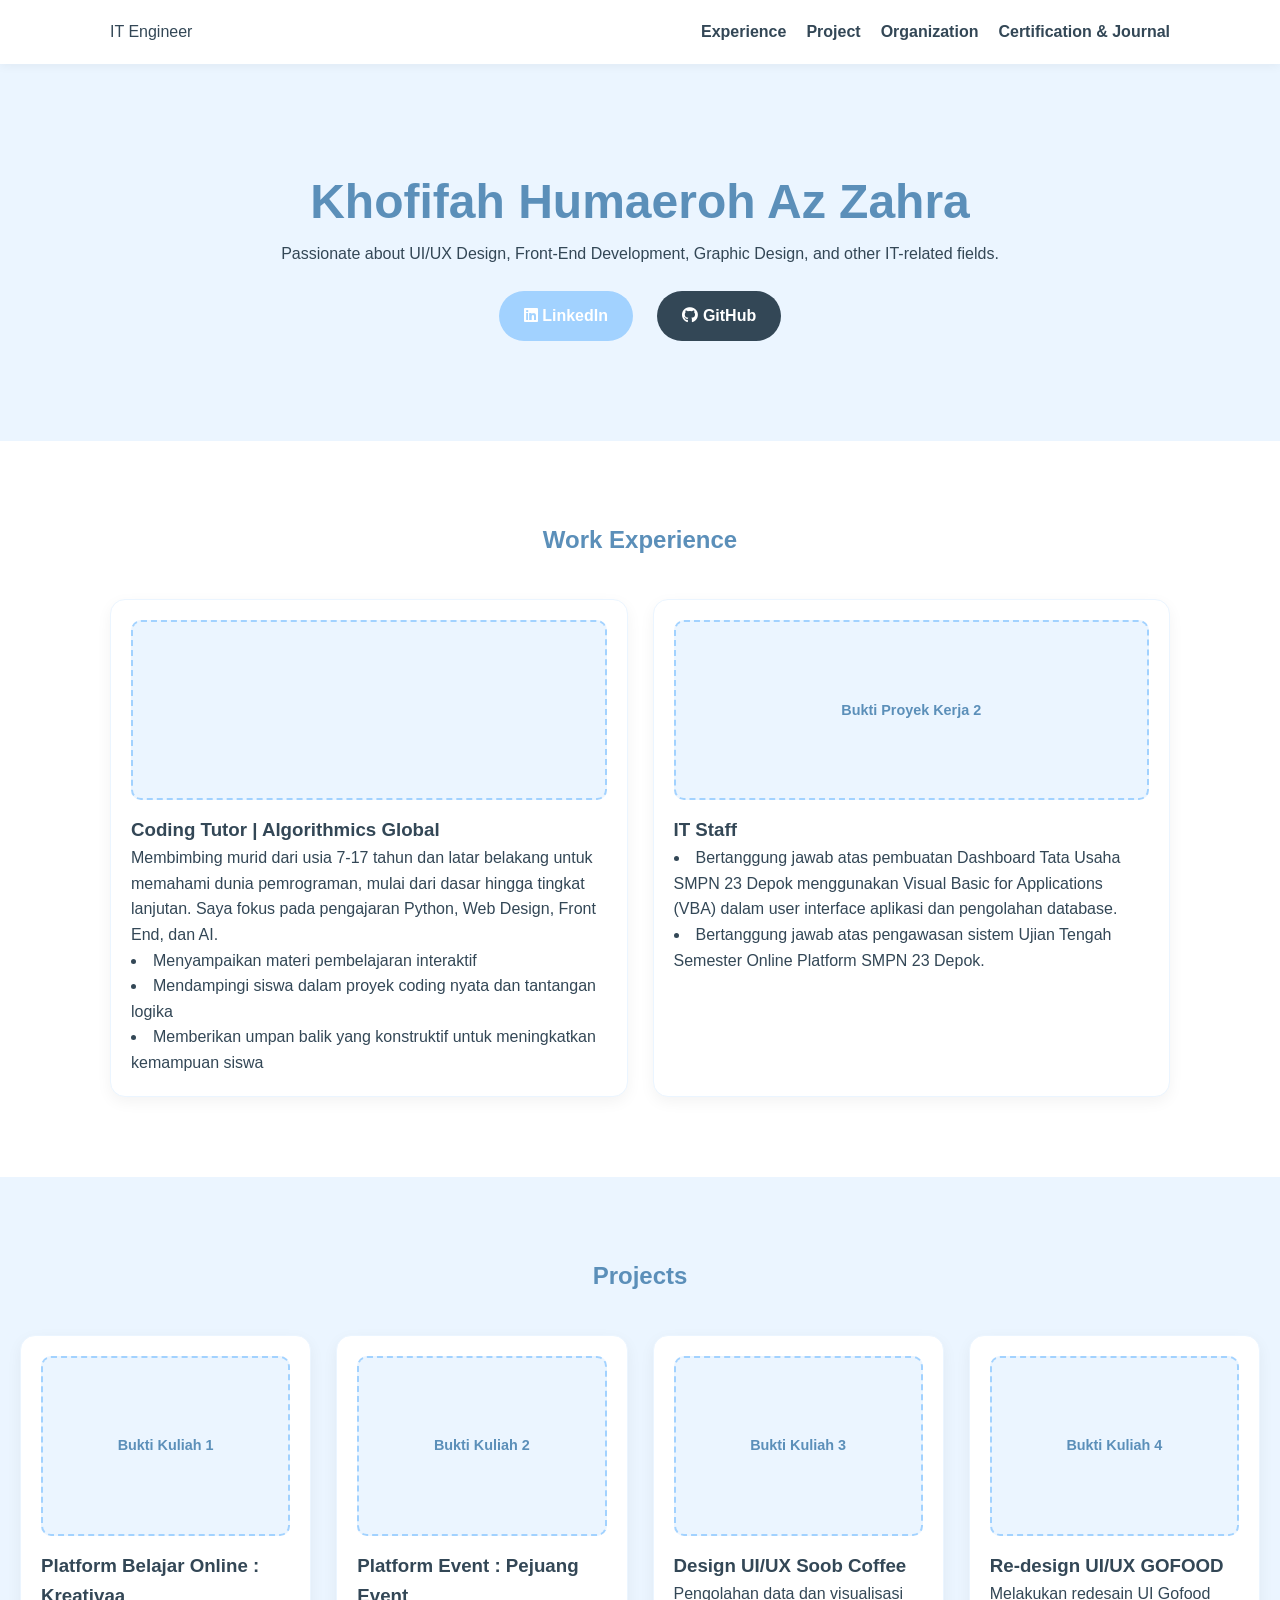
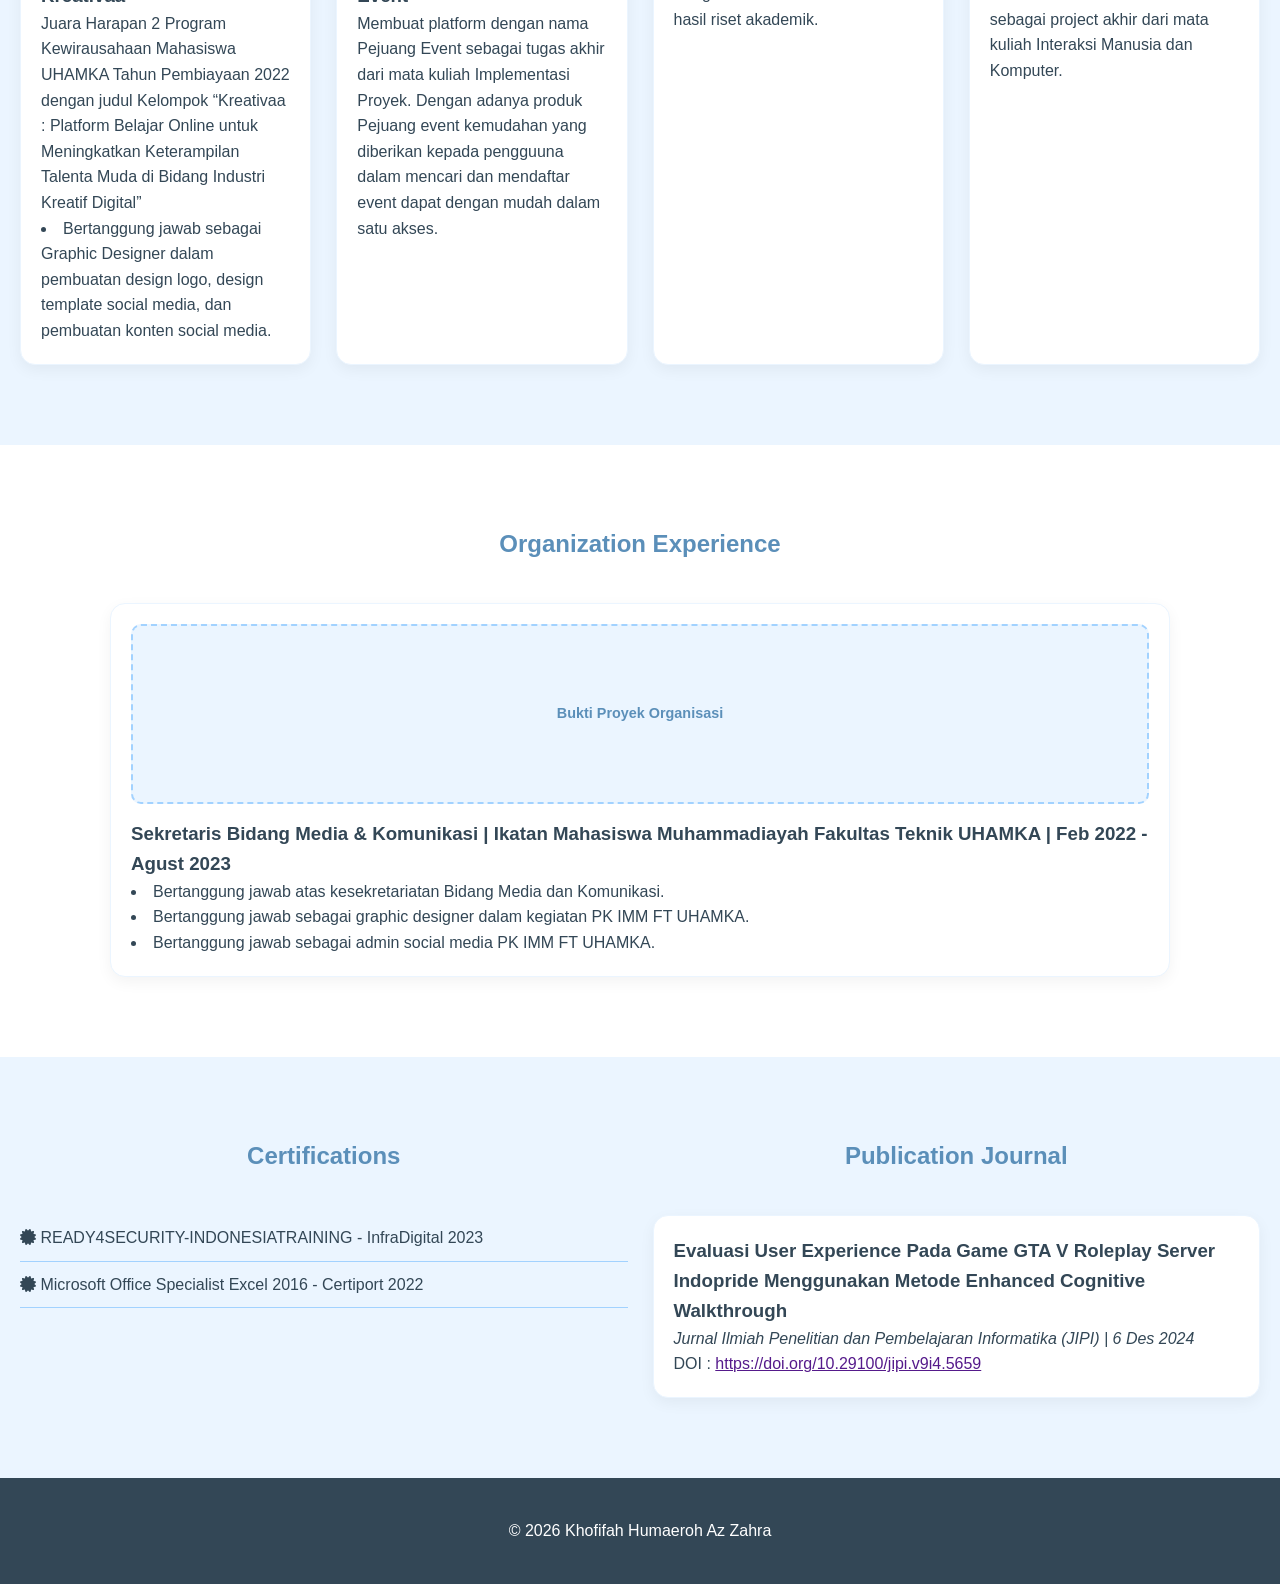
==== index.html @ 0a6e7b83 "Add files via upload" ====
<!DOCTYPE html>
<html lang="id">
<head>
    <meta charset="UTF-8">
    <meta name="viewport" content="width=device-width, initial-scale=1.0">
    <title>Portofolio Khofifah</title>
    <link rel="stylesheet" href="style.css">
    <link rel="stylesheet" href="https://cdnjs.cloudflare.com/ajax/libs/font-awesome/6.0.0/css/all.min.css">
</head>
<body>
    <header>
        <nav>
            <div class="logo">IT Engineer</div>
            <ul>
                <li><a href="#work">Experience</a></li>
                <li><a href="#college">Project</a></li>
                <li><a href="#org">Organization</a></li>
                <li><a href="#cert-pub">Certification & Journal</a></li>
            </ul>
        </nav>
    </header>
    <section class="hero">
        <div class="hero-content">
            <h1>Khofifah Humaeroh Az Zahra</h1>
            <p>Passionate about UI/UX Design, Front-End Development, Graphic Design, and other IT-related fields.</p>
            <div class="hero-links">
                <a href="https://www.linkedin.com/in/khofifah-humaeroh-az-zahra-a61077240/" target="_blank" class="btn"><i class="fab fa-linkedin"></i> LinkedIn</a>
                <a href="https://github.com/ciaadcia" target="_blank" class="btn btn-alt"><i class="fab fa-github"></i> GitHub</a>
            </div>
        </div>
    </section>

    <section id="work" class="section">
        <h2 class="section-title">Work Experience</h2>
        <div class="grid grid-2">
            <div class="card">
                <div class="img-placeholder"></div>
                <h3>Coding Tutor | Algorithmics Global</h3>
                <p>Membimbing murid dari usia 7-17 tahun dan latar belakang untuk memahami dunia pemrograman, mulai dari dasar hingga tingkat lanjutan. Saya fokus pada pengajaran Python, Web Design, Front End, dan AI.
                <li>Menyampaikan materi pembelajaran interaktif</li>
                <li>Mendampingi siswa dalam proyek coding nyata dan tantangan logika</li>
                <li>Memberikan umpan balik yang konstruktif untuk meningkatkan kemampuan siswa</li>
                </p>
            </div>
            <div class="card">
                <div class="img-placeholder">Bukti Proyek Kerja 2</div>
                <h3>IT Staff</h3>
                <li>Bertanggung jawab atas pembuatan Dashboard Tata Usaha SMPN 23 Depok menggunakan Visual Basic for Applications (VBA) dalam user interface aplikasi dan pengolahan database.</li>
                <li>Bertanggung jawab atas pengawasan sistem Ujian Tengah Semester Online Platform SMPN 23 Depok.</li>              
            </div>
        </div>
    </section>

    <section id="college" class="section bg-light">
        <h2 class="section-title">Projects</h2>
        <div class="grid grid-4">
            <div class="card">
                <div class="img-placeholder">Bukti Kuliah 1</div>
                <h3>Platform Belajar Online : Kreativaa</h3>
                <p>Juara Harapan 2 Program Kewirausahaan Mahasiswa UHAMKA Tahun Pembiayaan 2022 dengan judul Kelompok “Kreativaa : Platform Belajar Online untuk Meningkatkan Keterampilan Talenta Muda di Bidang Industri Kreatif Digital” </p>
                <li>Bertanggung jawab sebagai Graphic Designer dalam pembuatan design logo, design template social media, dan pembuatan konten social media.</li>
            </div>
            <div class="card">
                <div class="img-placeholder">Bukti Kuliah 2</div>
                <h3>Platform Event : Pejuang Event </h3>
                <p>Membuat platform dengan nama Pejuang Event sebagai tugas akhir dari mata kuliah Implementasi Proyek.  Dengan adanya produk Pejuang event kemudahan yang diberikan kepada pengguuna dalam mencari dan mendaftar event dapat dengan mudah dalam satu akses.</p>
            </div>
            <div class="card">
                <div class="img-placeholder">Bukti Kuliah 3</div>
                <h3>Design UI/UX Soob Coffee</h3>
                <p>Pengolahan data dan visualisasi hasil riset akademik.</p>
            </div>
            <div class="card">
                <div class="img-placeholder">Bukti Kuliah 4</div>
                <h3>Re-design UI/UX GOFOOD</h3>
                <p>Melakukan redesain UI Gofood sebagai project akhir dari mata kuliah Interaksi Manusia dan Komputer.</p>
            </div>
        </div>
    </section>

    <section id="org" class="section">
        <h2 class="section-title">Organization Experience</h2>
        <div class="card org-card">
            <div class="img-placeholder">Bukti Proyek Organisasi</div>
            <div class="org-content">
                <h3>Sekretaris Bidang Media & Komunikasi | Ikatan Mahasiswa Muhammadiayah Fakultas Teknik UHAMKA | Feb 2022 - Agust 2023</h3>
                <p>
                    <li>Bertanggung jawab atas kesekretariatan Bidang Media dan Komunikasi.</li>
                    <li>Bertanggung jawab sebagai graphic designer dalam kegiatan PK IMM FT UHAMKA.</li>
                    <li>Bertanggung jawab sebagai admin social media PK IMM FT UHAMKA.</li>
                </p>
            </div>
        </div>
    </section>

    <section id="cert-pub" class="section bg-light">
        <div class="grid grid-2">
            <div>
                <h2 class="section-title">Certifications</h2>
                <ul class="list-items">
                    <li><i class="fas fa-certificate"></i> READY4SECURITY-INDONESIATRAINING - InfraDigital 2023 </li>
                    <li><i class="fas fa-certificate"></i> Microsoft Office Specialist Excel 2016 - Certiport 2022</li>
                </ul>
            </div>
            <div>
                <h2 class="section-title">Publication Journal</h2>
                <div class="card">
                    <h3>Evaluasi User Experience Pada Game GTA V Roleplay Server Indopride Menggunakan Metode Enhanced Cognitive Walkthrough</h3>
                    <p><em>Jurnal Ilmiah Penelitian dan Pembelajaran Informatika (JIPI) | 6 Des 2024</em></p>
                    <p>DOI : <a href>https://doi.org/10.29100/jipi.v9i4.5659</a></p>
                </div>
            </div>
        </div>
    </section>

    <footer>
        <p>&copy; 2026 Khofifah Humaeroh Az Zahra</p>
    </footer>

</body>
</html>
---- style.css ----
/* Palette: Baby Blue Theme */
:root {
    --baby-blue: #A2D2FF;
    --light-blue: #EBF5FF;
    --dark-blue: #5B8FB9;
    --text-dark: #334756;
    --white: #ffffff;
}

* {
    margin: 0;
    padding: 0;
    box-sizing: border-box;
    font-family: 'Inter', sans-serif;
}

body {
    background-color: var(--white);
    color: var(--text-dark);
    line-height: 1.6;
}

header {
    background: var(--white);
    padding: 1.2rem 0;
    box-shadow: 0 2px 10px rgba(0,0,0,0.05);
    position: sticky;
    top: 0;
    z-index: 1000;
}

nav {
    max-width: 1100px;
    margin: 0 auto;
    display: flex;
    justify-content: space-between;
    padding: 0 20px;
}

nav ul { display: flex; list-style: none; }
nav ul li { margin-left: 20px; }
nav ul li a { text-decoration: none; color: var(--text-dark); font-weight: 600; }

/* Hero */
.hero {
    background-color: var(--light-blue);
    padding: 100px 20px;
    text-align: center;
}

.hero h1 { font-size: 3rem; color: var(--dark-blue); }
.hero-links { margin-top: 25px; }

.btn {
    padding: 12px 25px;
    text-decoration: none;
    border-radius: 30px;
    font-weight: bold;
    margin: 0 10px;
    display: inline-block;
}

.btn { background: var(--baby-blue); color: var(--white); transition: 0.3s; }
.btn-alt { background: var(--text-dark); }
.btn:hover { opacity: 0.8; transform: translateY(-3px); }

/* Layout */
.section { padding: 80px 20px; max-width: 1100px; margin: 0 auto; }
.bg-light { background-color: var(--light-blue); max-width: 100%; }
.section-title { margin-bottom: 40px; text-align: center; color: var(--dark-blue); }

.grid { display: grid; gap: 25px; }
.grid-2 { grid-template-columns: repeat(auto-fit, minmax(400px, 1fr)); }
.grid-4 { grid-template-columns: repeat(auto-fit, minmax(200px, 1fr)); }

.card {
    background: var(--white);
    padding: 20px;
    border-radius: 15px;
    box-shadow: 0 5px 15px rgba(0,0,0,0.05);
    border: 1px solid var(--light-blue);
}

/* Image Placeholder */
.img-placeholder {
    width: 100%;
    height: 180px;
    background-color: var(--light-blue);
    border: 2px dashed var(--baby-blue);
    border-radius: 10px;
    display: flex;
    align-items: center;
    justify-content: center;
    color: var(--dark-blue);
    margin-bottom: 15px;
    font-size: 0.9rem;
    font-weight: bold;
}

.org-card { display: flex; flex-direction: column; align-items: center; }

.list-items { list-style: none; }
.list-items li {
    padding: 10px 0;
    border-bottom: 1px solid var(--baby-blue);
}

footer {
    text-align: center;
    padding: 40px;
    background: var(--text-dark);
    color: var(--white);
}

/* Responsif */
@media (max-width: 768px) {
    .grid-2, .grid-4 { grid-template-columns: 1fr; }
    .hero h1 { font-size: 2rem; }
}
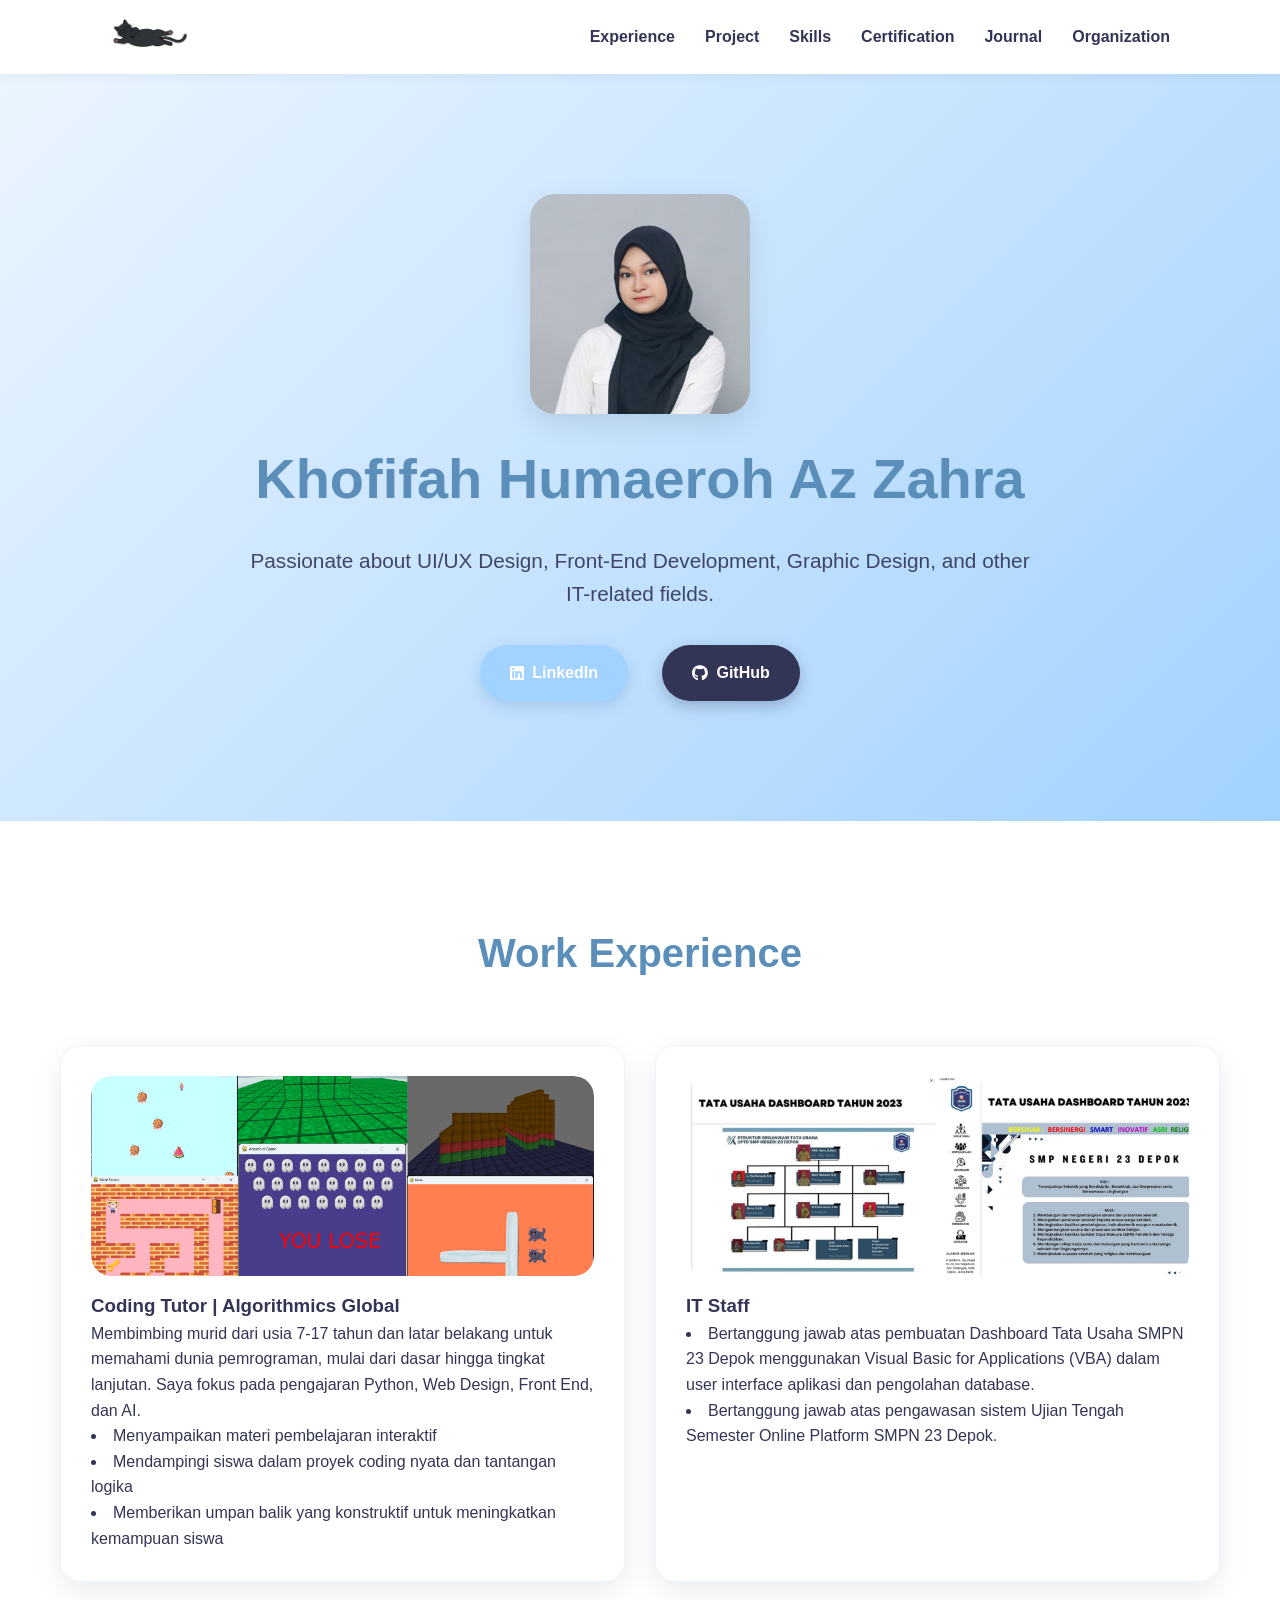
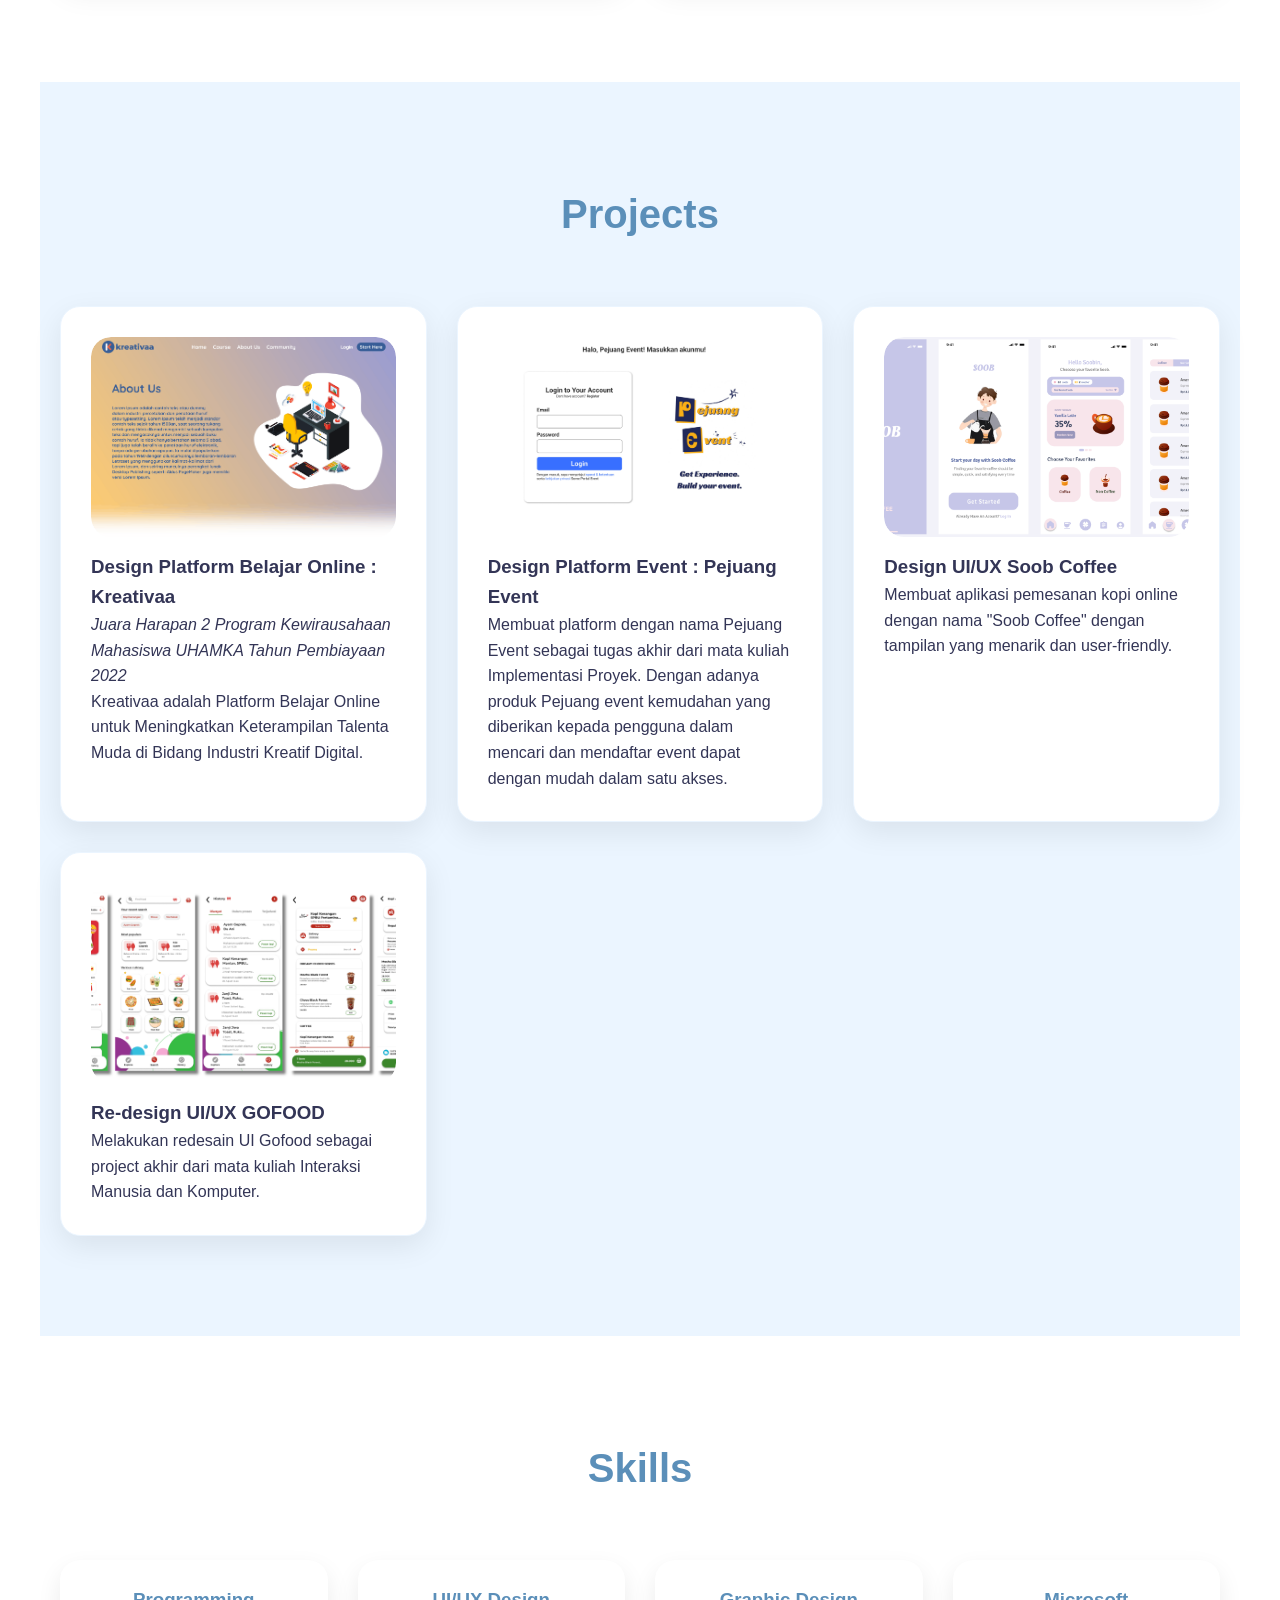
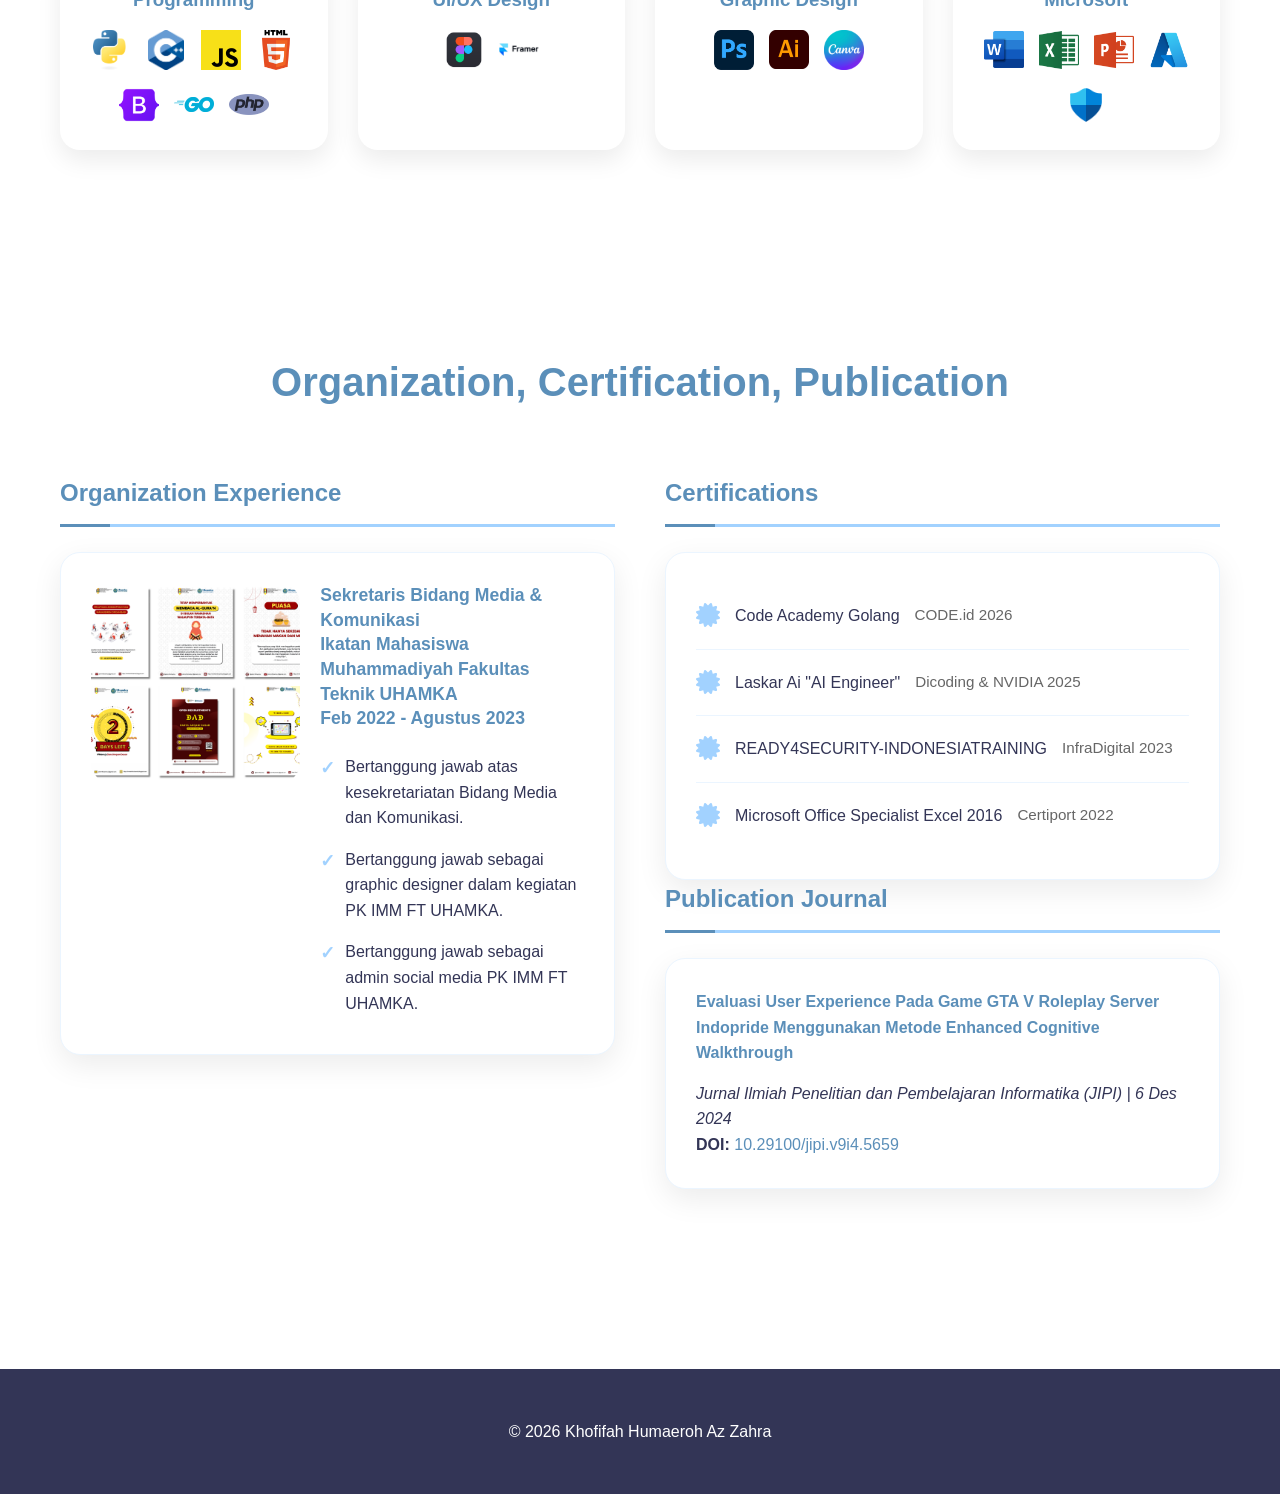
==== commit c282ed8d: "Add files via upload" ====
--- a/index.html
+++ b/index.html
@@ -10,17 +10,23 @@
 <body>
     <header>
         <nav>
-            <div class="logo">IT Engineer</div>
+            <div class="logo"><img src="bcat.png" alt="Logo" width="80"></div>
             <ul>
                 <li><a href="#work">Experience</a></li>
                 <li><a href="#college">Project</a></li>
+                <li><a href="#skills">Skills</a></li>
+                <li><a href="#org">Certification</a></li>
+                <li><a href="#org">Journal</a></li>
                 <li><a href="#org">Organization</a></li>
-                <li><a href="#cert-pub">Certification & Journal</a></li>
             </ul>
         </nav>
     </header>
+
     <section class="hero">
         <div class="hero-content">
+            <div class="img-placeholder">
+                <img src="FOTO_INFORMAL.jpg" alt="Bukti Kerja 1" width="100%">
+            </div>
             <h1>Khofifah Humaeroh Az Zahra</h1>
             <p>Passionate about UI/UX Design, Front-End Development, Graphic Design, and other IT-related fields.</p>
             <div class="hero-links">
@@ -34,7 +40,7 @@
         <h2 class="section-title">Work Experience</h2>
         <div class="grid grid-2">
             <div class="card">
-                <div class="img-placeholder"></div>
+                <div class="img-placeholder"><img src="algo.png" alt="Bukti Kerja 1" width="70%"></div>
                 <h3>Coding Tutor | Algorithmics Global</h3>
                 <p>Membimbing murid dari usia 7-17 tahun dan latar belakang untuk memahami dunia pemrograman, mulai dari dasar hingga tingkat lanjutan. Saya fokus pada pengajaran Python, Web Design, Front End, dan AI.
                 <li>Menyampaikan materi pembelajaran interaktif</li>
@@ -43,7 +49,7 @@
                 </p>
             </div>
             <div class="card">
-                <div class="img-placeholder">Bukti Proyek Kerja 2</div>
+                <div class="img-placeholder"><img src="dashboard.png" alt="Bukti Kerja 1" width="100%"></div>
                 <h3>IT Staff</h3>
                 <li>Bertanggung jawab atas pembuatan Dashboard Tata Usaha SMPN 23 Depok menggunakan Visual Basic for Applications (VBA) dalam user interface aplikasi dan pengolahan database.</li>
                 <li>Bertanggung jawab atas pengawasan sistem Ujian Tengah Semester Online Platform SMPN 23 Depok.</li>              
@@ -54,60 +60,137 @@
     <section id="college" class="section bg-light">
         <h2 class="section-title">Projects</h2>
         <div class="grid grid-4">
-            <div class="card">
-                <div class="img-placeholder">Bukti Kuliah 1</div>
-                <h3>Platform Belajar Online : Kreativaa</h3>
-                <p>Juara Harapan 2 Program Kewirausahaan Mahasiswa UHAMKA Tahun Pembiayaan 2022 dengan judul Kelompok “Kreativaa : Platform Belajar Online untuk Meningkatkan Keterampilan Talenta Muda di Bidang Industri Kreatif Digital” </p>
-                <li>Bertanggung jawab sebagai Graphic Designer dalam pembuatan design logo, design template social media, dan pembuatan konten social media.</li>
-            </div>
-            <div class="card">
-                <div class="img-placeholder">Bukti Kuliah 2</div>
-                <h3>Platform Event : Pejuang Event </h3>
-                <p>Membuat platform dengan nama Pejuang Event sebagai tugas akhir dari mata kuliah Implementasi Proyek.  Dengan adanya produk Pejuang event kemudahan yang diberikan kepada pengguuna dalam mencari dan mendaftar event dapat dengan mudah dalam satu akses.</p>
-            </div>
-            <div class="card">
-                <div class="img-placeholder">Bukti Kuliah 3</div>
-                <h3>Design UI/UX Soob Coffee</h3>
-                <p>Pengolahan data dan visualisasi hasil riset akademik.</p>
-            </div>
-            <div class="card">
-                <div class="img-placeholder">Bukti Kuliah 4</div>
-                <h3>Re-design UI/UX GOFOOD</h3>
-                <p>Melakukan redesain UI Gofood sebagai project akhir dari mata kuliah Interaksi Manusia dan Komputer.</p>
-            </div>
-        </div>
-    </section>
-
+
+            <!-- PROJECT 1 -->
+            <div class="card">
+                <a href="project-kreativaa.html" class="project-link">
+                    <div class="img-placeholder"><img src="kreativaatmbl.png" alt="Bukti Kuliah 1" width="100%"></div>
+                    <h3>Design Platform Belajar Online : Kreativaa</h3>
+                    <p><i>Juara Harapan 2 Program Kewirausahaan Mahasiswa UHAMKA Tahun Pembiayaan 2022</i></p>
+                    <p>Kreativaa adalah Platform Belajar Online untuk Meningkatkan Keterampilan Talenta Muda di Bidang Industri Kreatif Digital.</p>
+                </a>
+            </div>
+
+            <!-- PROJECT 2 -->
+            <div class="card">
+                <a href="project-pevent.html" class="project-link">
+                    <div class="img-placeholder"><img src="peventlogin.jpg" alt="Bukti Kuliah 2" width="90%"></div>
+                    <h3>Design Platform Event : Pejuang Event</h3>
+                    <p>Membuat platform dengan nama Pejuang Event sebagai tugas akhir dari mata kuliah Implementasi Proyek. Dengan adanya produk Pejuang event kemudahan yang diberikan kepada pengguna dalam mencari dan mendaftar event dapat dengan mudah dalam satu akses.</p>
+                </a>
+            </div>
+
+            <!-- PROJECT 3 -->
+            <div class="card">
+                <a href="project-soob.html" class="project-link">
+                    <div class="img-placeholder"><img src="soob.png" alt="Bukti Kuliah 3" width="100%"></div>
+                    <h3>Design UI/UX Soob Coffee</h3>
+                    <p>Membuat aplikasi pemesanan kopi online dengan nama "Soob Coffee" dengan tampilan yang menarik dan user-friendly.</p>
+                </a>
+            </div>
+
+            <!-- PROJECT 4 -->
+            <div class="card">
+                <a href="project-gofood.html" class="project-link">
+                    <div class="img-placeholder"><img src="redesign.png" alt="Bukti Kuliah 4" width="100%"></div>
+                    <h3>Re-design UI/UX GOFOOD</h3>
+                    <p>Melakukan redesain UI Gofood sebagai project akhir dari mata kuliah Interaksi Manusia dan Komputer.</p>
+                </a>
+            </div>
+
+        </div>
+    </section>
+    <section id="skills" class="section">
+    <h2 class="section-title">Skills</h2>
+
+    <div class="skills-container">
+
+        <!-- Programming -->
+        <div class="skill-card">
+            <h3>Programming</h3>
+            <div class="skill-icons">
+                <img src="python.png">
+                <img src="c++.png">
+                <img src="java.png">
+                <img src="html.png">
+                <img src="bootstrap.webp">
+                <img src="golang.png">
+                <img src="php.png">
+            </div>
+        </div>
+
+        <!-- UI/UX -->
+        <div class="skill-card">
+            <h3>UI/UX Design</h3>
+            <div class="skill-icons">
+                <img src="Figma.png">
+                <img src="framer.jpg">
+            </div>
+        </div>
+
+        <!-- Graphic Design -->
+        <div class="skill-card">
+            <h3>Graphic Design</h3>
+            <div class="skill-icons">
+                <img src="photoshop.png">
+                <img src="adobe_illustrator.webp">
+                <img src="canva.png">
+            </div>
+        </div>
+
+        <!-- Microsoft -->
+        <div class="skill-card">
+            <h3>Microsoft</h3>
+            <div class="skill-icons">
+                <img src="word.png">
+                <img src="excel.png">
+                <img src="point.png">
+                <img src="Azure.png">
+                <img src="defender.png">
+            </div>
+        </div>
+
+    </div>
+</section>
+    <!-- 🔥 BAGIAN INI TIDAK DIUBAH SAMA SEKALI -->
     <section id="org" class="section">
-        <h2 class="section-title">Organization Experience</h2>
-        <div class="card org-card">
-            <div class="img-placeholder">Bukti Proyek Organisasi</div>
-            <div class="org-content">
-                <h3>Sekretaris Bidang Media & Komunikasi | Ikatan Mahasiswa Muhammadiayah Fakultas Teknik UHAMKA | Feb 2022 - Agust 2023</h3>
-                <p>
-                    <li>Bertanggung jawab atas kesekretariatan Bidang Media dan Komunikasi.</li>
-                    <li>Bertanggung jawab sebagai graphic designer dalam kegiatan PK IMM FT UHAMKA.</li>
-                    <li>Bertanggung jawab sebagai admin social media PK IMM FT UHAMKA.</li>
-                </p>
-            </div>
-        </div>
-    </section>
-
-    <section id="cert-pub" class="section bg-light">
-        <div class="grid grid-2">
-            <div>
-                <h2 class="section-title">Certifications</h2>
-                <ul class="list-items">
-                    <li><i class="fas fa-certificate"></i> READY4SECURITY-INDONESIATRAINING - InfraDigital 2023 </li>
-                    <li><i class="fas fa-certificate"></i> Microsoft Office Specialist Excel 2016 - Certiport 2022</li>
-                </ul>
-            </div>
-            <div>
-                <h2 class="section-title">Publication Journal</h2>
-                <div class="card">
-                    <h3>Evaluasi User Experience Pada Game GTA V Roleplay Server Indopride Menggunakan Metode Enhanced Cognitive Walkthrough</h3>
-                    <p><em>Jurnal Ilmiah Penelitian dan Pembelajaran Informatika (JIPI) | 6 Des 2024</em></p>
-                    <p>DOI : <a href>https://doi.org/10.29100/jipi.v9i4.5659</a></p>
+        <h2 class="section-title">Organization, Certification, Publication</h2>
+        <div class="org-cert-container">
+            <div class="org-column">
+                <h3 class="column-title">Organization Experience</h3>
+                <div class="card org-card">
+                    <div class="img-placeholder"><img src="imm.png" alt="IMM" width="80px"></div>
+                    <div class="org-content">
+                        <h4>Sekretaris Bidang Media & Komunikasi<br>Ikatan Mahasiswa Muhammadiyah Fakultas Teknik UHAMKA<br>Feb 2022 - Agustus 2023</h4>
+                        <ul>
+                            <li>Bertanggung jawab atas kesekretariatan Bidang Media dan Komunikasi.</li>
+                            <li>Bertanggung jawab sebagai graphic designer dalam kegiatan PK IMM FT UHAMKA.</li>
+                            <li>Bertanggung jawab sebagai admin social media PK IMM FT UHAMKA.</li>
+                        </ul>
+                    </div>
+                </div>
+            </div>
+            
+            <div class="cert-journal-column">
+                <div class="cert-section">
+                    <h3 class="column-title">Certifications</h3>
+                    <div class="card cert-card">
+                        <ul class="cert-list">
+                            <li><i class="fas fa-certificate"></i> Code Academy Golang <br><span>CODE.id 2026</span></li>
+                            <li><i class="fas fa-certificate"></i> Laskar Ai "AI Engineer" <br><span>Dicoding & NVIDIA 2025</span></li>
+                            <li><i class="fas fa-certificate"></i> READY4SECURITY-INDONESIATRAINING<br><span>InfraDigital 2023</span></li>
+                            <li><i class="fas fa-certificate"></i> Microsoft Office Specialist Excel 2016<br><span>Certiport 2022</span></li>
+                        </ul>
+                    </div>
+                </div>
+
+                <div class="journal-section">
+                    <h3 class="column-title">Publication Journal</h3>
+                    <div class="card journal-card">
+                        <h4>Evaluasi User Experience Pada Game GTA V Roleplay Server Indopride Menggunakan Metode Enhanced Cognitive Walkthrough</h4>
+                        <p><em>Jurnal Ilmiah Penelitian dan Pembelajaran Informatika (JIPI) | 6 Des 2024</em></p>
+                        <p><strong>DOI:</strong> <a href="https://doi.org/10.29100/jipi.v9i4.5659" target="_blank">10.29100/jipi.v9i4.5659</a></p>
+                    </div>
                 </div>
             </div>
         </div>
@@ -116,6 +199,5 @@
     <footer>
         <p>&copy; 2026 Khofifah Humaeroh Az Zahra</p>
     </footer>
-
 </body>
 </html>
--- a/style.css
+++ b/style.css
@@ -3,7 +3,7 @@
     --baby-blue: #A2D2FF;
     --light-blue: #EBF5FF;
     --dark-blue: #5B8FB9;
-    --text-dark: #334756;
+    --text-dark: #333556;
     --white: #ffffff;
 }
 
@@ -35,85 +35,390 @@
     display: flex;
     justify-content: space-between;
     padding: 0 20px;
-}
-
-nav ul { display: flex; list-style: none; }
-nav ul li { margin-left: 20px; }
-nav ul li a { text-decoration: none; color: var(--text-dark); font-weight: 600; }
+    align-items: center;
+}
+
+nav ul { display: flex; list-style: none; gap: 30px; }
+
+nav ul li a { 
+    text-decoration: none; 
+    color: var(--text-dark); 
+    font-weight: 600;
+    transition: color 0.3s;
+}
+
+nav ul li a:hover { color: var(--dark-blue); }
 
 /* Hero */
 .hero {
-    background-color: var(--light-blue);
-    padding: 100px 20px;
+    background: linear-gradient(135deg, var(--light-blue) 0%, var(--baby-blue) 100%);
+    padding: 120px 20px;
     text-align: center;
 }
 
-.hero h1 { font-size: 3rem; color: var(--dark-blue); }
-.hero-links { margin-top: 25px; }
+.hero-content {
+    max-width: 800px;
+    margin: 0 auto;
+}
+
+.hero h1 { 
+    font-size: 3.5rem; 
+    color: var(--dark-blue); 
+    margin-bottom: 20px;
+    font-weight: 700;
+}
+
+.hero p {
+    font-size: 1.3rem;
+    margin-bottom: 30px;
+    opacity: 0.9;
+}
+
+.hero-links { margin-top: 35px; }
 
 .btn {
-    padding: 12px 25px;
+    padding: 15px 30px;
     text-decoration: none;
-    border-radius: 30px;
-    font-weight: bold;
-    margin: 0 10px;
-    display: inline-block;
-}
-
-.btn { background: var(--baby-blue); color: var(--white); transition: 0.3s; }
-.btn-alt { background: var(--text-dark); }
-.btn:hover { opacity: 0.8; transform: translateY(-3px); }
+    border-radius: 50px;
+    font-weight: 600;
+    margin: 0 15px;
+    display: inline-flex;
+    align-items: center;
+    gap: 8px;
+    transition: all 0.3s ease;
+    box-shadow: 0 5px 15px rgba(91,143,185,0.3);
+}
+
+.btn { 
+    background: var(--baby-blue); 
+    color: var(--white); 
+}
+
+.btn-alt { 
+    background: var(--text-dark); 
+    box-shadow: 0 5px 15px rgba(51,53,86,0.3);
+}
+
+.btn:hover { 
+    transform: translateY(-5px);
+    box-shadow: 0 10px 25px rgba(91,143,185,0.4);
+}
 
 /* Layout */
-.section { padding: 80px 20px; max-width: 1100px; margin: 0 auto; }
-.bg-light { background-color: var(--light-blue); max-width: 100%; }
-.section-title { margin-bottom: 40px; text-align: center; color: var(--dark-blue); }
-
-.grid { display: grid; gap: 25px; }
-.grid-2 { grid-template-columns: repeat(auto-fit, minmax(400px, 1fr)); }
-.grid-4 { grid-template-columns: repeat(auto-fit, minmax(200px, 1fr)); }
-
+.section { 
+    padding: 100px 20px; 
+    max-width: 1200px; 
+    margin: 0 auto; 
+}
+
+.bg-light { 
+    background-color: var(--light-blue); 
+}
+
+.section-title { 
+    margin-bottom: 60px; 
+    text-align: center; 
+    color: var(--dark-blue);
+    font-size: 2.5rem;
+    font-weight: 700;
+}
+
+.grid { display: grid; gap: 30px; }
+
+.grid-2 { grid-template-columns: repeat(auto-fit, minmax(450px, 1fr)); }
+
+.grid-4 { grid-template-columns: repeat(auto-fit, minmax(280px, 1fr)); }
+
+/* ORGANIZATION & CERTIFICATION */
+.org-cert-container {
+    display: grid;
+    grid-template-columns: 1fr 1fr;
+    gap: 50px;
+    align-items: start;
+}
+
+.column-title {
+    color: var(--dark-blue);
+    margin-bottom: 25px;
+    font-size: 1.5rem;
+    font-weight: 600;
+    border-bottom: 3px solid var(--baby-blue);
+    padding-bottom: 12px;
+    position: relative;
+}
+
+.column-title::after {
+    content: '';
+    position: absolute;
+    bottom: -3px;
+    left: 0;
+    width: 50px;
+    height: 3px;
+    background: var(--dark-blue);
+}
+
+/* CARD */
 .card {
     background: var(--white);
-    padding: 20px;
-    border-radius: 15px;
-    box-shadow: 0 5px 15px rgba(0,0,0,0.05);
+    padding: 30px;
+    border-radius: 20px;
+    box-shadow: 0 10px 30px rgba(0,0,0,0.08);
     border: 1px solid var(--light-blue);
-}
-
-/* Image Placeholder */
+    transition: all 0.3s ease;
+}
+
+.card:hover {
+    transform: translateY(-5px);
+    box-shadow: 0 20px 40px rgba(0,0,0,0.12);
+}
+
+/* 🔥 FIXED IMAGE STYLE */
 .img-placeholder {
     width: 100%;
-    height: 180px;
-    background-color: var(--light-blue);
-    border: 2px dashed var(--baby-blue);
-    border-radius: 10px;
+    height: 200px;
+    border-radius: 20px;
+    overflow: hidden;
+    margin-bottom: 15px;
+}
+
+/* gambar jadi full + clean */
+.img-placeholder img {
+    width: 100%;
+    height: 100%;
+    object-fit: cover;
+    border-radius: 20px;
+}
+
+/* Organization Card */
+.org-card { 
+    display: flex; 
+    gap: 20px;
+    align-items: flex-start;
+}
+
+.org-content h4 {
+    color: var(--dark-blue);
+    margin-bottom: 15px;
+    line-height: 1.4;
+    font-size: 1.1rem;
+}
+
+.org-content ul {
+    list-style: none;
+    padding: 0;
+}
+
+.org-content li {
+    padding: 8px 0;
+    position: relative;
+    padding-left: 25px;
+}
+
+.org-content li::before {
+    content: "✓";
+    position: absolute;
+    left: 0;
+    color: var(--baby-blue);
+    font-weight: bold;
+    font-size: 1.1rem;
+}
+
+/* Certification */
+.cert-card {
+    min-height: 180px;
     display: flex;
     align-items: center;
     justify-content: center;
+}
+
+.cert-list {
+    list-style: none;
+    width: 100%;
+}
+
+.cert-list li {
+    display: flex;
+    gap: 15px;
+    padding: 20px 0;
+    border-bottom: 1px solid var(--light-blue);
+}
+
+.cert-list li:last-child {
+    border-bottom: none;
+}
+
+.cert-list li i {
+    color: var(--baby-blue);
+    font-size: 1.5rem;
+}
+
+.cert-list li span {
+    font-size: 0.95rem;
+    color: #666;
+}
+
+/* Journal */
+.journal-card {
+    min-height: 200px;
+    display: flex;
+    flex-direction: column;
+    justify-content: space-between;
+}
+
+.journal-card h4 {
     color: var(--dark-blue);
     margin-bottom: 15px;
-    font-size: 0.9rem;
-    font-weight: bold;
-}
-
-.org-card { display: flex; flex-direction: column; align-items: center; }
-
-.list-items { list-style: none; }
-.list-items li {
-    padding: 10px 0;
-    border-bottom: 1px solid var(--baby-blue);
-}
-
+}
+
+.journal-card a {
+    color: var(--dark-blue);
+    text-decoration: none;
+}
+
+/* Footer */
 footer {
     text-align: center;
-    padding: 40px;
+    padding: 50px 20px;
     background: var(--text-dark);
     color: var(--white);
-}
-
-/* Responsif */
+    margin-top: 80px;
+}
+
+/* Responsive */
+@media (max-width: 900px) {
+    .org-cert-container {
+        grid-template-columns: 1fr;
+    }
+
+    .hero h1 {
+        font-size: 2.5rem;
+    }
+}
+
 @media (max-width: 768px) {
-    .grid-2, .grid-4 { grid-template-columns: 1fr; }
-    .hero h1 { font-size: 2rem; }
+    .grid-2, .grid-4 { 
+        grid-template-columns: 1fr; 
+    }
+
+    .btn {
+        margin: 5px;
+        padding: 12px 20px;
+    }
+}
+
+.project-link {
+    text-decoration: none;
+    color: inherit;
+    display: block;
+}
+
+.project-link .card {
+    cursor: pointer;
+}
+
+body {
+    margin: 0;
+}
+
+html {
+    overflow-y: scroll;
+}
+/* DESKRIPSI */
+.project-desc {
+    max-width: 800px;
+    margin: 20px auto 50px;
+    text-align: center;
+    line-height: 1.8;
+}
+
+/* GALLERY */
+.project-gallery {
+    display: flex;
+    flex-direction: column;
+    gap: 40px;
+    align-items: center;
+}
+
+/* GAMBAR HORIZONTAL */
+.img-horizontal img {
+    width: 100%;
+    max-width: 900px;
+    border-radius: 15px;
+    box-shadow: 0 10px 30px rgba(0,0,0,0.1);
+}
+
+/* GAMBAR VERTICAL (PANJANG) */
+.img-vertical img {
+    width: 100%;
+    max-width: 400px;
+    border-radius: 15px;
+    box-shadow: 0 10px 30px rgba(0,0,0,0.1);
+}
+
+/* GRID MOBILE UI */
+.project-gallery-mobile {
+    display: grid;
+    grid-template-columns: repeat(auto-fit, minmax(220px, 1fr));
+    gap: 30px;
+    max-width: 900px;
+    margin: auto;
+}
+
+/* IMAGE MOBILE */
+.img-mobile img {
+    width: 100%;
+    border-radius: 20px;
+    box-shadow: 0 10px 25px rgba(0,0,0,0.1);
+}
+
+.skills-container {
+    display: grid;
+    grid-template-columns: repeat(auto-fit, minmax(250px, 1fr));
+    gap: 30px;
+}
+
+.skill-card {
+    background: white;
+    padding: 25px;
+    border-radius: 20px;
+    box-shadow: 0 10px 25px rgba(0,0,0,0.08);
+    text-align: center;
+}
+
+.skill-card h3 {
+    margin-bottom: 15px;
+    color: var(--dark-blue);
+}
+
+.skill-icons {
+    display: flex;
+    flex-wrap: wrap;
+    justify-content: center;
+    gap: 15px;
+}
+
+.skill-icons img {
+    width: 40px;
+    height: 40px;
+    object-fit: contain;
+    transition: 0.3s;
+}
+
+.skill-icons img:hover {
+    transform: scale(1.2);
+}
+
+.hero .img-placeholder {
+    width: 220px;        /* atur besar foto */
+    height: 220px;       /* biar kotak */
+    margin: 0 auto 20px;
+    border-radius: 25px; /* ini yang bikin rounded */
+    overflow: hidden;
+    box-shadow: 0 10px 30px rgba(0,0,0,0.1);
+}
+
+.hero .img-placeholder img {
+    width: 100%;
+    height: 100%;
+    object-fit: cover;
 }
